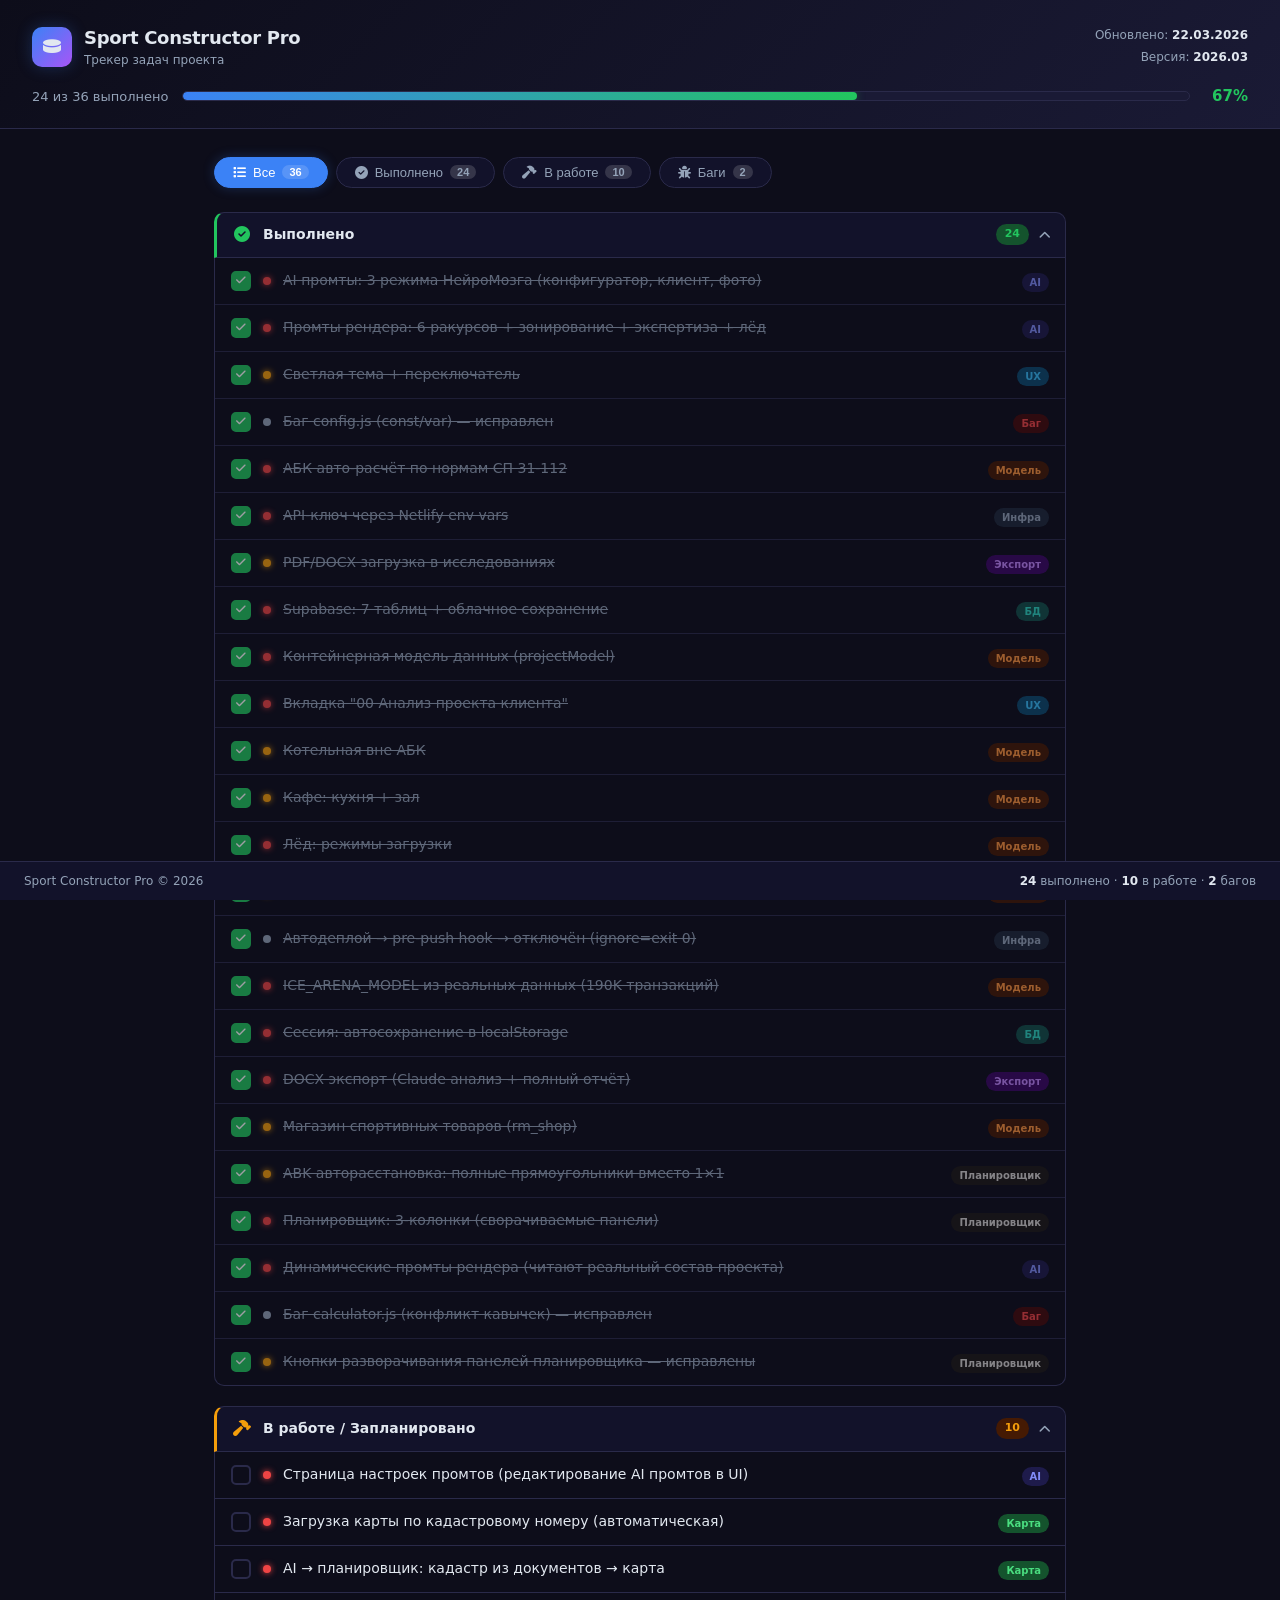
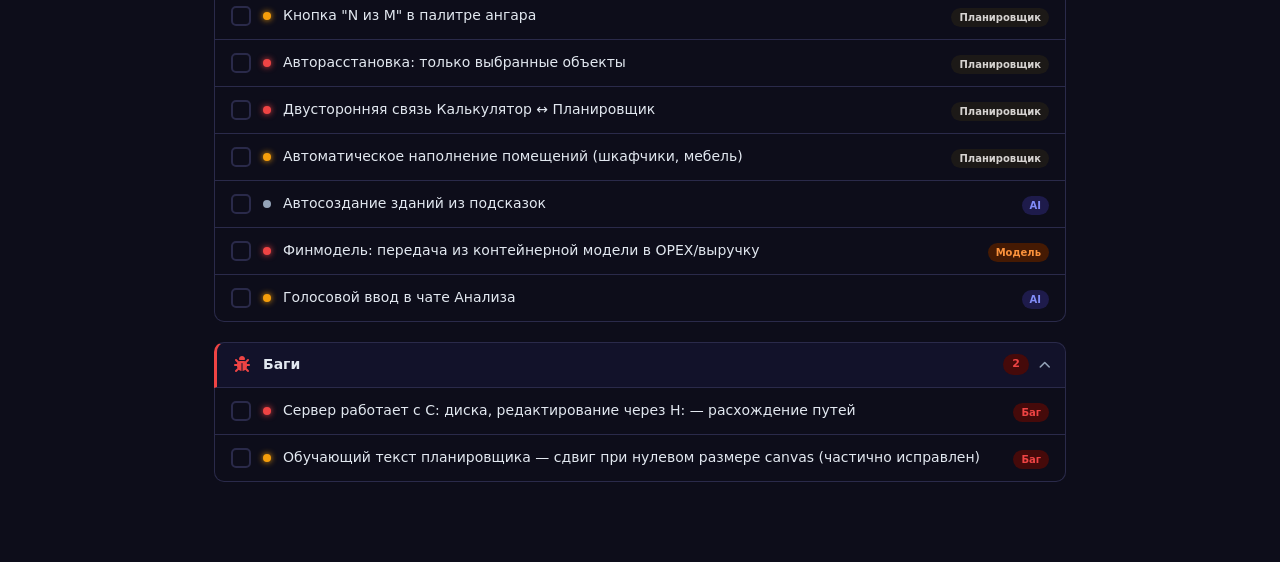
==== tasks.html @ a5e9a461 "feat: prompts settings page, task tracker, calculator fix - ⚙ Промты button in header: edit/override" ====
<!DOCTYPE html>
<html lang="ru">
<head>
  <meta charset="UTF-8">
  <meta name="viewport" content="width=device-width, initial-scale=1.0">
  <title>Sport Constructor — Задачи</title>
  <link rel="stylesheet" href="https://cdnjs.cloudflare.com/ajax/libs/font-awesome/6.5.0/css/all.min.css">
  <style>
    *, *::before, *::after { box-sizing: border-box; margin: 0; padding: 0; }

    :root {
      --bg:        #0d0d1a;
      --bg2:       #12122a;
      --bg3:       #1a1a35;
      --border:    #2a2a4a;
      --text:      #e2e8f0;
      --muted:     #94a3b8;
      --blue:      #3b82f6;
      --blue-dim:  #1e3a5f;
      --green:     #22c55e;
      --green-dim: #14532d;
      --amber:     #f59e0b;
      --amber-dim: #451a03;
      --red:       #ef4444;
      --red-dim:   #450a0a;
      --purple:    #a855f7;
      --purple-dim:#3b0764;
    }

    html, body {
      min-height: 100vh;
      background: var(--bg);
      color: var(--text);
      font-family: 'Segoe UI', system-ui, -apple-system, sans-serif;
      font-size: 15px;
      line-height: 1.5;
    }

    /* ── SCROLLBAR ── */
    ::-webkit-scrollbar { width: 6px; }
    ::-webkit-scrollbar-track { background: var(--bg2); }
    ::-webkit-scrollbar-thumb { background: var(--border); border-radius: 3px; }

    /* ── HEADER ── */
    .header {
      background: linear-gradient(135deg, #0d0d1a 0%, #1a1a35 100%);
      border-bottom: 1px solid var(--border);
      padding: 24px 32px 20px;
      position: sticky;
      top: 0;
      z-index: 100;
      backdrop-filter: blur(12px);
    }
    .header-top {
      display: flex;
      align-items: center;
      justify-content: space-between;
      margin-bottom: 16px;
      flex-wrap: wrap;
      gap: 12px;
    }
    .logo {
      display: flex;
      align-items: center;
      gap: 12px;
    }
    .logo-icon {
      width: 40px; height: 40px;
      background: linear-gradient(135deg, var(--blue), var(--purple));
      border-radius: 10px;
      display: flex; align-items: center; justify-content: center;
      font-size: 18px;
      box-shadow: 0 0 16px #3b82f640;
    }
    .logo-text h1 {
      font-size: 18px; font-weight: 700; color: var(--text);
      letter-spacing: -0.3px;
    }
    .logo-text p { font-size: 12px; color: var(--muted); }

    .header-meta {
      text-align: right;
      font-size: 12px;
      color: var(--muted);
      line-height: 1.8;
    }
    .header-meta strong { color: var(--text); }

    /* ── PROGRESS BAR ── */
    .progress-section {
      display: flex;
      align-items: center;
      gap: 14px;
    }
    .progress-label {
      font-size: 13px;
      color: var(--muted);
      white-space: nowrap;
    }
    .progress-bar-wrap {
      flex: 1;
      background: var(--bg3);
      border-radius: 99px;
      height: 10px;
      overflow: hidden;
      border: 1px solid var(--border);
    }
    .progress-bar-fill {
      height: 100%;
      background: linear-gradient(90deg, var(--blue), var(--green));
      border-radius: 99px;
      transition: width 0.6s cubic-bezier(.4,0,.2,1);
      box-shadow: 0 0 8px #22c55e60;
    }
    .progress-pct {
      font-size: 15px;
      font-weight: 700;
      color: var(--green);
      white-space: nowrap;
      min-width: 44px;
      text-align: right;
    }

    /* ── MAIN LAYOUT ── */
    .main { max-width: 900px; margin: 0 auto; padding: 28px 24px 60px; }

    /* ── FILTER BUTTONS ── */
    .filters {
      display: flex;
      gap: 8px;
      margin-bottom: 24px;
      flex-wrap: wrap;
    }
    .filter-btn {
      padding: 7px 18px;
      border-radius: 99px;
      border: 1px solid var(--border);
      background: var(--bg2);
      color: var(--muted);
      cursor: pointer;
      font-size: 13px;
      font-weight: 500;
      transition: all .2s;
      display: flex;
      align-items: center;
      gap: 7px;
      user-select: none;
    }
    .filter-btn:hover { border-color: var(--blue); color: var(--text); }
    .filter-btn.active {
      background: var(--blue);
      border-color: var(--blue);
      color: #fff;
      box-shadow: 0 0 12px #3b82f640;
    }
    .filter-btn.active-green  { background: var(--green);  border-color: var(--green);  color: #0d0d1a; box-shadow: 0 0 12px #22c55e40; }
    .filter-btn.active-amber  { background: var(--amber);  border-color: var(--amber);  color: #0d0d1a; box-shadow: 0 0 12px #f59e0b40; }
    .filter-btn.active-red    { background: var(--red);    border-color: var(--red);    color: #fff;    box-shadow: 0 0 12px #ef444440; }
    .filter-count {
      background: rgba(255,255,255,.15);
      border-radius: 99px;
      padding: 1px 7px;
      font-size: 11px;
      font-weight: 700;
    }

    /* ── CATEGORY SECTION ── */
    .category-section { margin-bottom: 20px; }
    .category-header {
      display: flex;
      align-items: center;
      gap: 10px;
      padding: 10px 14px;
      background: var(--bg2);
      border: 1px solid var(--border);
      border-radius: 10px 10px 0 0;
      cursor: pointer;
      user-select: none;
      transition: background .15s;
    }
    .category-header:hover { background: var(--bg3); }
    .category-header.collapsed { border-radius: 10px; }
    .cat-icon { font-size: 16px; width: 22px; text-align: center; }
    .cat-title { font-weight: 600; font-size: 14px; flex: 1; }
    .cat-badge {
      font-size: 11px;
      font-weight: 700;
      padding: 2px 9px;
      border-radius: 99px;
    }
    .cat-badge-done   { background: var(--green-dim); color: var(--green); }
    .cat-badge-wip    { background: var(--amber-dim); color: var(--amber); }
    .cat-badge-bug    { background: var(--red-dim);   color: var(--red);   }
    .cat-chevron { color: var(--muted); font-size: 12px; transition: transform .25s; }
    .cat-chevron.open { transform: rotate(180deg); }

    .task-list {
      border: 1px solid var(--border);
      border-top: none;
      border-radius: 0 0 10px 10px;
      overflow: hidden;
    }
    .task-list.collapsed { display: none; }

    /* ── TASK ITEM ── */
    .task-item {
      display: flex;
      align-items: flex-start;
      gap: 12px;
      padding: 12px 16px;
      border-top: 1px solid var(--border);
      transition: background .15s;
      cursor: pointer;
      position: relative;
    }
    .task-item:first-child { border-top: none; }
    .task-item:hover { background: var(--bg3); }
    .task-item.done { opacity: .6; }
    .task-item.hidden { display: none; }

    /* Checkbox */
    .task-check {
      width: 20px; height: 20px;
      border-radius: 5px;
      border: 2px solid var(--border);
      background: transparent;
      display: flex; align-items: center; justify-content: center;
      flex-shrink: 0;
      margin-top: 1px;
      transition: all .2s;
      cursor: pointer;
    }
    .task-check:hover { border-color: var(--blue); }
    .task-item.done .task-check {
      background: var(--green);
      border-color: var(--green);
    }
    .task-check i { display: none; color: #fff; font-size: 11px; }
    .task-item.done .task-check i { display: block; }

    /* Priority dot */
    .priority-dot {
      width: 8px; height: 8px;
      border-radius: 50%;
      flex-shrink: 0;
      margin-top: 7px;
    }
    .priority-high   { background: var(--red);    box-shadow: 0 0 6px var(--red); }
    .priority-medium { background: var(--amber);  box-shadow: 0 0 6px var(--amber); }
    .priority-low    { background: var(--muted);  }

    /* Task text */
    .task-text {
      flex: 1;
      font-size: 14px;
      line-height: 1.5;
      transition: all .2s;
    }
    .task-item.done .task-text {
      text-decoration: line-through;
      color: var(--muted);
    }

    /* Category badge on task */
    .task-badge {
      font-size: 10px;
      font-weight: 600;
      padding: 2px 8px;
      border-radius: 99px;
      white-space: nowrap;
      align-self: flex-start;
      margin-top: 3px;
    }
    .badge-ai     { background: #1e1b4b; color: #818cf8; }
    .badge-ux     { background: #0c4a6e; color: #38bdf8; }
    .badge-db     { background: #134e4a; color: #2dd4bf; }
    .badge-export { background: #3b0764; color: #c084fc; }
    .badge-map    { background: #14532d; color: #4ade80; }
    .badge-model  { background: #451a03; color: #fb923c; }
    .badge-infra  { background: #1e293b; color: #94a3b8; }
    .badge-bug    { background: var(--red-dim); color: var(--red); }
    .badge-planner{ background: #1c1917; color: #d6d3d1; }

    /* ── EMPTY STATE ── */
    .empty-state {
      text-align: center;
      padding: 48px 24px;
      color: var(--muted);
      display: none;
    }
    .empty-state i { font-size: 36px; margin-bottom: 12px; display: block; }

    /* ── FOOTER ── */
    .footer-bar {
      position: fixed;
      bottom: 0; left: 0; right: 0;
      background: var(--bg2);
      border-top: 1px solid var(--border);
      padding: 10px 24px;
      display: flex;
      align-items: center;
      justify-content: space-between;
      font-size: 12px;
      color: var(--muted);
      z-index: 100;
    }
    .footer-bar span strong { color: var(--text); }

    /* ── ANIMATIONS ── */
    @keyframes fadeIn {
      from { opacity: 0; transform: translateY(6px); }
      to   { opacity: 1; transform: translateY(0); }
    }
    .category-section { animation: fadeIn .3s ease both; }
    .category-section:nth-child(1) { animation-delay: .05s; }
    .category-section:nth-child(2) { animation-delay: .10s; }
    .category-section:nth-child(3) { animation-delay: .15s; }
  </style>
</head>
<body>

<div class="header">
  <div class="header-top">
    <div class="logo">
      <div class="logo-icon"><i class="fa-solid fa-hockey-puck"></i></div>
      <div class="logo-text">
        <h1>Sport Constructor Pro</h1>
        <p>Трекер задач проекта</p>
      </div>
    </div>
    <div class="header-meta">
      <div>Обновлено: <strong id="lastUpdated">—</strong></div>
      <div>Версия: <strong>2026.03</strong></div>
    </div>
  </div>
  <div class="progress-section">
    <div class="progress-label" id="progressLabel">0 из 0 выполнено</div>
    <div class="progress-bar-wrap">
      <div class="progress-bar-fill" id="progressFill" style="width:0%"></div>
    </div>
    <div class="progress-pct" id="progressPct">0%</div>
  </div>
</div>

<div class="main">

  <div class="filters" id="filters">
    <button class="filter-btn active" data-filter="all" onclick="setFilter('all',this)">
      <i class="fa-solid fa-list"></i> Все <span class="filter-count" id="cnt-all">0</span>
    </button>
    <button class="filter-btn" data-filter="done" onclick="setFilter('done',this)">
      <i class="fa-solid fa-circle-check"></i> Выполнено <span class="filter-count" id="cnt-done">0</span>
    </button>
    <button class="filter-btn" data-filter="wip" onclick="setFilter('wip',this)">
      <i class="fa-solid fa-hammer"></i> В работе <span class="filter-count" id="cnt-wip">0</span>
    </button>
    <button class="filter-btn" data-filter="bug" onclick="setFilter('bug',this)">
      <i class="fa-solid fa-bug"></i> Баги <span class="filter-count" id="cnt-bug">0</span>
    </button>
  </div>

  <div id="taskContainer"></div>
  <div class="empty-state" id="emptyState">
    <i class="fa-solid fa-filter-circle-xmark"></i>
    Нет задач по выбранному фильтру
  </div>

</div>

<div class="footer-bar">
  <span>Sport Constructor Pro © 2026</span>
  <span>
    <strong id="footerDone">0</strong> выполнено ·
    <strong id="footerWip">0</strong> в работе ·
    <strong id="footerBug">0</strong> багов
  </span>
</div>

<script>
/* ══════════════════════════════════════════════
   TASK DATA
══════════════════════════════════════════════ */
const TASKS = [
  /* ── ВЫПОЛНЕНО ── */
  { id:'t01', status:'done', priority:'high',   badge:'ai',     text:'AI промты: 3 режима НейроМозга (конфигуратор, клиент, фото)' },
  { id:'t02', status:'done', priority:'high',   badge:'ai',     text:'Промты рендера: 6 ракурсов + зонирование + экспертиза + лёд' },
  { id:'t03', status:'done', priority:'medium', badge:'ux',     text:'Светлая тема + переключатель' },
  { id:'t04', status:'done', priority:'low',    badge:'bug',    text:'Баг config.js (const/var) — исправлен' },
  { id:'t05', status:'done', priority:'high',   badge:'model',  text:'АБК авто-расчёт по нормам СП 31-112' },
  { id:'t06', status:'done', priority:'high',   badge:'infra',  text:'API-ключ через Netlify env vars' },
  { id:'t07', status:'done', priority:'medium', badge:'export', text:'PDF/DOCX загрузка в исследованиях' },
  { id:'t08', status:'done', priority:'high',   badge:'db',     text:'Supabase: 7 таблиц + облачное сохранение' },
  { id:'t09', status:'done', priority:'high',   badge:'model',  text:'Контейнерная модель данных (projectModel)' },
  { id:'t10', status:'done', priority:'high',   badge:'ux',     text:'Вкладка "00 Анализ проекта клиента"' },
  { id:'t11', status:'done', priority:'medium', badge:'model',  text:'Котельная вне АБК' },
  { id:'t12', status:'done', priority:'medium', badge:'model',  text:'Кафе: кухня + зал' },
  { id:'t13', status:'done', priority:'high',   badge:'model',  text:'Лёд: режимы загрузки' },
  { id:'t14', status:'done', priority:'medium', badge:'model',  text:'АБК привязка к ангару' },
  { id:'t15', status:'done', priority:'low',    badge:'infra',  text:'Автодеплой → pre-push hook → отключён (ignore=exit 0)' },
  { id:'t16', status:'done', priority:'high',   badge:'model',  text:'ICE_ARENA_MODEL из реальных данных (190K транзакций)' },
  { id:'t17', status:'done', priority:'high',   badge:'db',     text:'Сессия: автосохранение в localStorage' },
  { id:'t18', status:'done', priority:'high',   badge:'export', text:'DOCX экспорт (Claude анализ + полный отчёт)' },
  { id:'t19', status:'done', priority:'medium', badge:'model',  text:'Магазин спортивных товаров (rm_shop)' },
  { id:'t20', status:'done', priority:'medium', badge:'planner',text:'ABK авторасстановка: полные прямоугольники вместо 1×1' },
  { id:'t21', status:'done', priority:'high',   badge:'planner',text:'Планировщик: 3-колонки (сворачиваемые панели)' },
  { id:'t22', status:'done', priority:'high',   badge:'ai',     text:'Динамические промты рендера (читают реальный состав проекта)' },
  { id:'t23', status:'done', priority:'low',    badge:'bug',    text:'Баг calculator.js (конфликт кавычек) — исправлен' },
  { id:'t24', status:'done', priority:'medium', badge:'planner',text:'Кнопки разворачивания панелей планировщика — исправлены' },

  /* ── В РАБОТЕ / ЗАПЛАНИРОВАНО ── */
  { id:'t25', status:'wip', priority:'high',   badge:'ai',     text:'Страница настроек промтов (редактирование AI промтов в UI)' },
  { id:'t26', status:'wip', priority:'high',   badge:'map',    text:'Загрузка карты по кадастровому номеру (автоматическая)' },
  { id:'t27', status:'wip', priority:'high',   badge:'map',    text:'AI → планировщик: кадастр из документов → карта' },
  { id:'t28', status:'wip', priority:'medium', badge:'planner',text:'Кнопка "N из M" в палитре ангара' },
  { id:'t29', status:'wip', priority:'high',   badge:'planner',text:'Авторасстановка: только выбранные объекты' },
  { id:'t30', status:'wip', priority:'high',   badge:'planner',text:'Двусторонняя связь Калькулятор ↔ Планировщик' },
  { id:'t31', status:'wip', priority:'medium', badge:'planner',text:'Автоматическое наполнение помещений (шкафчики, мебель)' },
  { id:'t32', status:'wip', priority:'low',    badge:'ai',     text:'Автосоздание зданий из подсказок' },
  { id:'t33', status:'wip', priority:'high',   badge:'model',  text:'Финмодель: передача из контейнерной модели в OPEX/выручку' },
  { id:'t34', status:'wip', priority:'medium', badge:'ai',     text:'Голосовой ввод в чате Анализа' },

  /* ── БАГИ ── */
  { id:'t35', status:'bug', priority:'high',   badge:'bug',    text:'Сервер работает с C: диска, редактирование через H: — расхождение путей' },
  { id:'t36', status:'bug', priority:'medium', badge:'bug',    text:'Обучающий текст планировщика — сдвиг при нулевом размере canvas (частично исправлен)' },
];

/* ══════════════════════════════════════════════
   STATE
══════════════════════════════════════════════ */
const STORAGE_KEY = 'sc_tasks';
let state = {};      // { taskId: true/false } — overrides for done/not-done
let currentFilter = 'all';

function loadState() {
  try { state = JSON.parse(localStorage.getItem(STORAGE_KEY)) || {}; }
  catch { state = {}; }
}
function saveState() {
  localStorage.setItem(STORAGE_KEY, JSON.stringify(state));
}
function isChecked(task) {
  if (task.id in state) return state[task.id];
  return task.status === 'done';
}

/* ══════════════════════════════════════════════
   RENDER
══════════════════════════════════════════════ */
const SECTIONS = [
  { key:'done', label:'Выполнено', icon:'fa-circle-check', badgeClass:'cat-badge-done',
    headerColor:'#22c55e20', iconColor:'#22c55e' },
  { key:'wip',  label:'В работе / Запланировано', icon:'fa-hammer', badgeClass:'cat-badge-wip',
    headerColor:'#f59e0b20', iconColor:'#f59e0b' },
  { key:'bug',  label:'Баги', icon:'fa-bug', badgeClass:'cat-badge-bug',
    headerColor:'#ef444420', iconColor:'#ef4444' },
];

const PRIORITY_CLASS = { high:'priority-high', medium:'priority-medium', low:'priority-low' };
const PRIORITY_TITLE = { high:'Высокий приоритет', medium:'Средний приоритет', low:'Низкий приоритет' };

function getBadgeLabel(badge) {
  const map = {
    ai:'AI', ux:'UX', db:'БД', export:'Экспорт', map:'Карта',
    model:'Модель', infra:'Инфра', bug:'Баг', planner:'Планировщик',
  };
  return map[badge] || badge;
}

function render() {
  const container = document.getElementById('taskContainer');
  container.innerHTML = '';

  // Collapse states from DOM (preserve between renders)
  const collapseState = {};
  document.querySelectorAll('.category-section').forEach(sec => {
    const key = sec.dataset.skey;
    const list = sec.querySelector('.task-list');
    if (list) collapseState[key] = list.classList.contains('collapsed');
  });

  let totalVisible = 0;

  SECTIONS.forEach(sec => {
    let tasks = TASKS.filter(t => t.status === sec.key);

    // Apply filter
    if (currentFilter !== 'all' && currentFilter !== sec.key) {
      // section hidden
      tasks = [];
    }

    if (currentFilter === 'done') {
      // show tasks that are checked, regardless of original status
      tasks = TASKS.filter(t => isChecked(t));
    }
    if (currentFilter === 'wip') {
      tasks = TASKS.filter(t => t.status === 'wip' && !isChecked(t));
    }
    if (currentFilter === 'bug') {
      tasks = TASKS.filter(t => t.status === 'bug');
    }
    if (currentFilter === 'all') {
      tasks = TASKS.filter(t => t.status === sec.key);
    }

    if (tasks.length === 0) return;

    totalVisible += tasks.length;

    const isCollapsed = collapseState[sec.key] !== undefined ? collapseState[sec.key] : false;

    const section = document.createElement('div');
    section.className = 'category-section';
    section.dataset.skey = sec.key;

    const header = document.createElement('div');
    header.className = 'category-header' + (isCollapsed ? ' collapsed' : '');
    header.style.borderLeft = `3px solid ${sec.iconColor}`;
    header.innerHTML = `
      <span class="cat-icon" style="color:${sec.iconColor}"><i class="fa-solid ${sec.icon}"></i></span>
      <span class="cat-title">${sec.label}</span>
      <span class="cat-badge ${sec.badgeClass}">${tasks.length}</span>
      <i class="fa-solid fa-chevron-down cat-chevron ${isCollapsed ? '' : 'open'}"></i>
    `;
    header.onclick = () => toggleSection(sec.key);

    const list = document.createElement('div');
    list.className = 'task-list' + (isCollapsed ? ' collapsed' : '');
    list.id = 'list-' + sec.key;

    tasks.forEach(task => {
      const checked = isChecked(task);
      const item = document.createElement('div');
      item.className = 'task-item' + (checked ? ' done' : '');
      item.dataset.tid = task.id;
      item.dataset.status = task.status;
      item.title = 'Нажмите, чтобы ' + (checked ? 'снять отметку' : 'отметить выполненным');
      item.innerHTML = `
        <div class="task-check" onclick="toggleTask('${task.id}',event)">
          <i class="fa-solid fa-check"></i>
        </div>
        <div class="priority-dot ${PRIORITY_CLASS[task.priority]}" title="${PRIORITY_TITLE[task.priority]}"></div>
        <div class="task-text">${task.text}</div>
        <span class="task-badge badge-${task.badge}">${getBadgeLabel(task.badge)}</span>
      `;
      item.onclick = (e) => {
        if (!e.target.closest('.task-check')) toggleTask(task.id, e);
      };
      list.appendChild(item);
    });

    section.appendChild(header);
    section.appendChild(list);
    container.appendChild(section);
  });

  document.getElementById('emptyState').style.display = totalVisible === 0 ? 'block' : 'none';

  updateCounts();
  updateProgress();
}

function toggleSection(key) {
  const list = document.getElementById('list-' + key);
  const header = list?.previousElementSibling;
  if (!list) return;
  const collapsed = list.classList.toggle('collapsed');
  if (header) {
    header.classList.toggle('collapsed', collapsed);
    const chevron = header.querySelector('.cat-chevron');
    if (chevron) chevron.classList.toggle('open', !collapsed);
  }
}

/* ══════════════════════════════════════════════
   TOGGLE TASK
══════════════════════════════════════════════ */
function toggleTask(id, e) {
  e.stopPropagation();
  const task = TASKS.find(t => t.id === id);
  if (!task) return;
  const current = isChecked(task);
  state[id] = !current;
  saveState();
  updateLastUpdated();
  render();
}

/* ══════════════════════════════════════════════
   FILTER
══════════════════════════════════════════════ */
function setFilter(filter, btn) {
  currentFilter = filter;
  document.querySelectorAll('.filter-btn').forEach(b => {
    b.classList.remove('active','active-green','active-amber','active-red');
  });
  const colorMap = { all:'active', done:'active-green', wip:'active-amber', bug:'active-red' };
  btn.classList.add(colorMap[filter] || 'active');
  render();
}

/* ══════════════════════════════════════════════
   COUNTS & PROGRESS
══════════════════════════════════════════════ */
function updateCounts() {
  const all   = TASKS.length;
  const done  = TASKS.filter(t => isChecked(t)).length;
  const wip   = TASKS.filter(t => t.status === 'wip' && !isChecked(t)).length;
  const bug   = TASKS.filter(t => t.status === 'bug').length;

  document.getElementById('cnt-all').textContent  = all;
  document.getElementById('cnt-done').textContent = done;
  document.getElementById('cnt-wip').textContent  = wip;
  document.getElementById('cnt-bug').textContent  = bug;

  document.getElementById('footerDone').textContent = done;
  document.getElementById('footerWip').textContent  = wip;
  document.getElementById('footerBug').textContent  = bug;
}

function updateProgress() {
  const total = TASKS.length;
  const done  = TASKS.filter(t => isChecked(t)).length;
  const pct   = total ? Math.round((done / total) * 100) : 0;

  document.getElementById('progressLabel').textContent = `${done} из ${total} выполнено`;
  document.getElementById('progressFill').style.width  = pct + '%';
  document.getElementById('progressPct').textContent   = pct + '%';
}

/* ══════════════════════════════════════════════
   LAST UPDATED
══════════════════════════════════════════════ */
function updateLastUpdated() {
  const now = new Date();
  const fmt = now.toLocaleString('ru-RU', {
    day:'2-digit', month:'2-digit', year:'numeric',
    hour:'2-digit', minute:'2-digit'
  });
  localStorage.setItem('sc_tasks_updated', fmt);
  document.getElementById('lastUpdated').textContent = fmt;
}
function loadLastUpdated() {
  const stored = localStorage.getItem('sc_tasks_updated');
  document.getElementById('lastUpdated').textContent = stored || '22.03.2026';
}

/* ══════════════════════════════════════════════
   INIT
══════════════════════════════════════════════ */
loadState();
loadLastUpdated();
render();
</script>
</body>
</html>
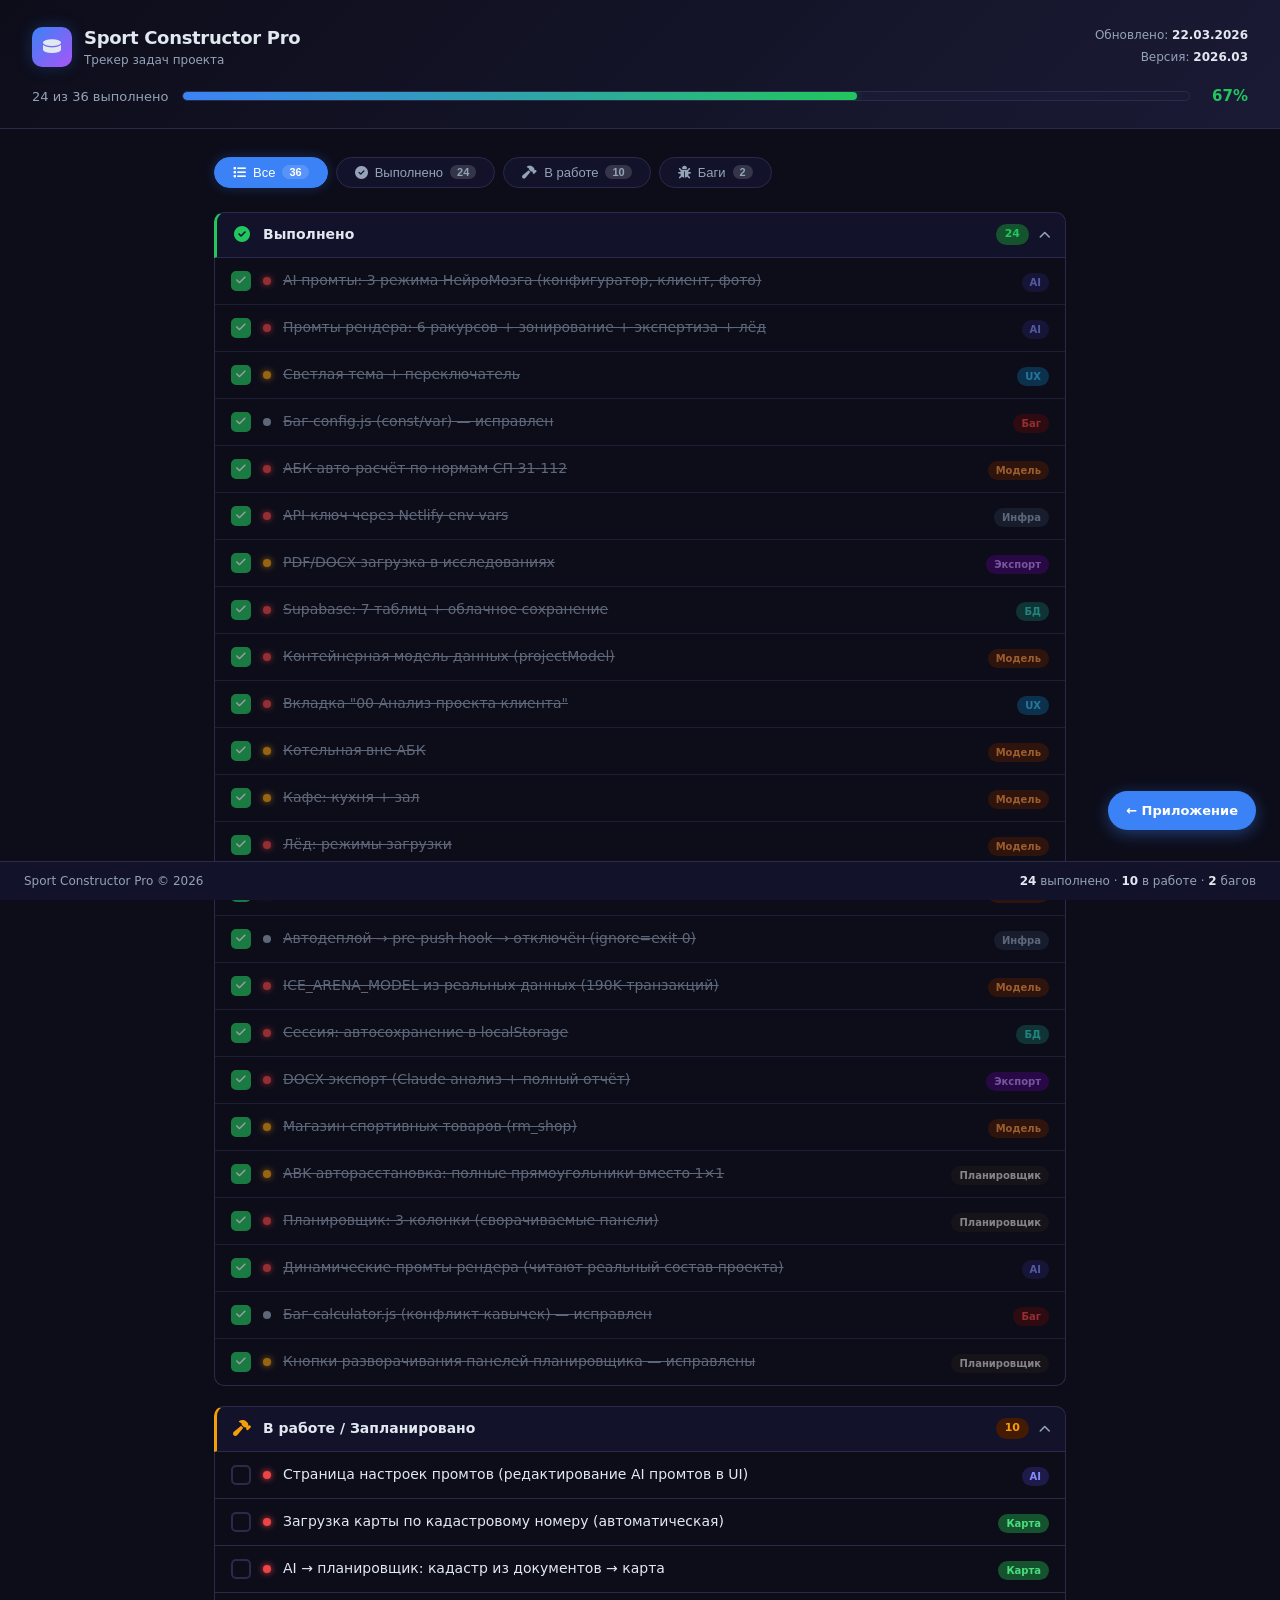
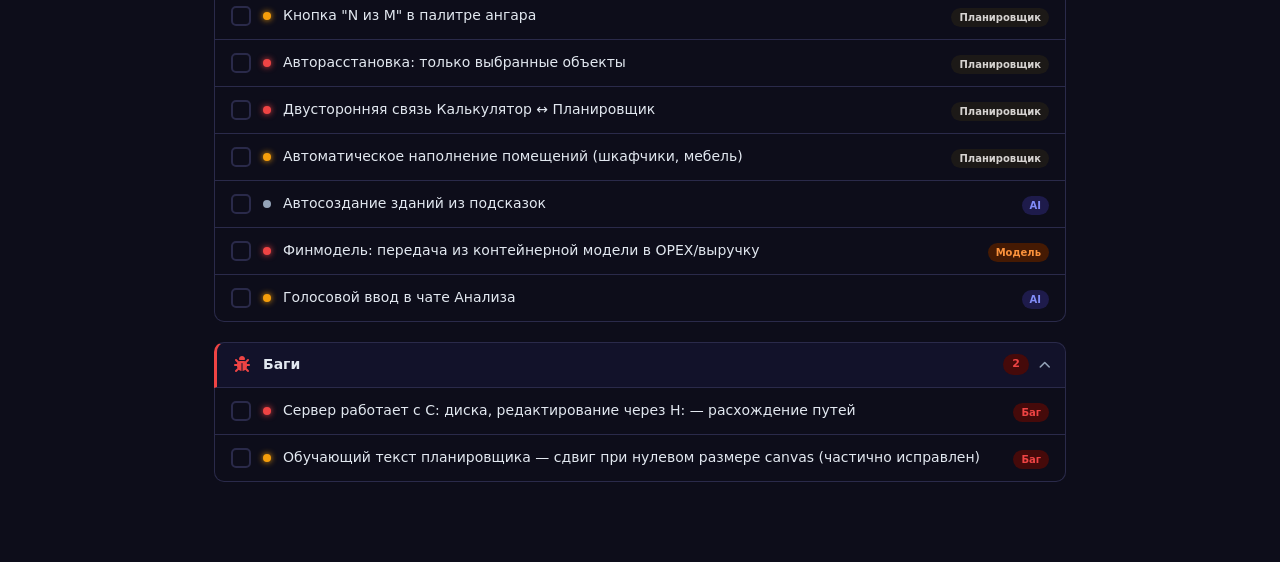
==== commit 2be42c14: "fix: nav buttons, sync script, C: drive as primary - tasks.html + index.html: floating nav buttons f" ====
--- a/tasks.html
+++ b/tasks.html
@@ -652,5 +652,6 @@
 loadLastUpdated();
 render();
 </script>
+  <a href="/" style="position:fixed;bottom:70px;right:24px;z-index:9999;background:#3b82f6;color:#fff;border-radius:50px;padding:10px 18px;text-decoration:none;font-size:13px;font-weight:600;box-shadow:0 4px 16px rgba(59,130,246,0.4)">← Приложение</a>
 </body>
 </html>
